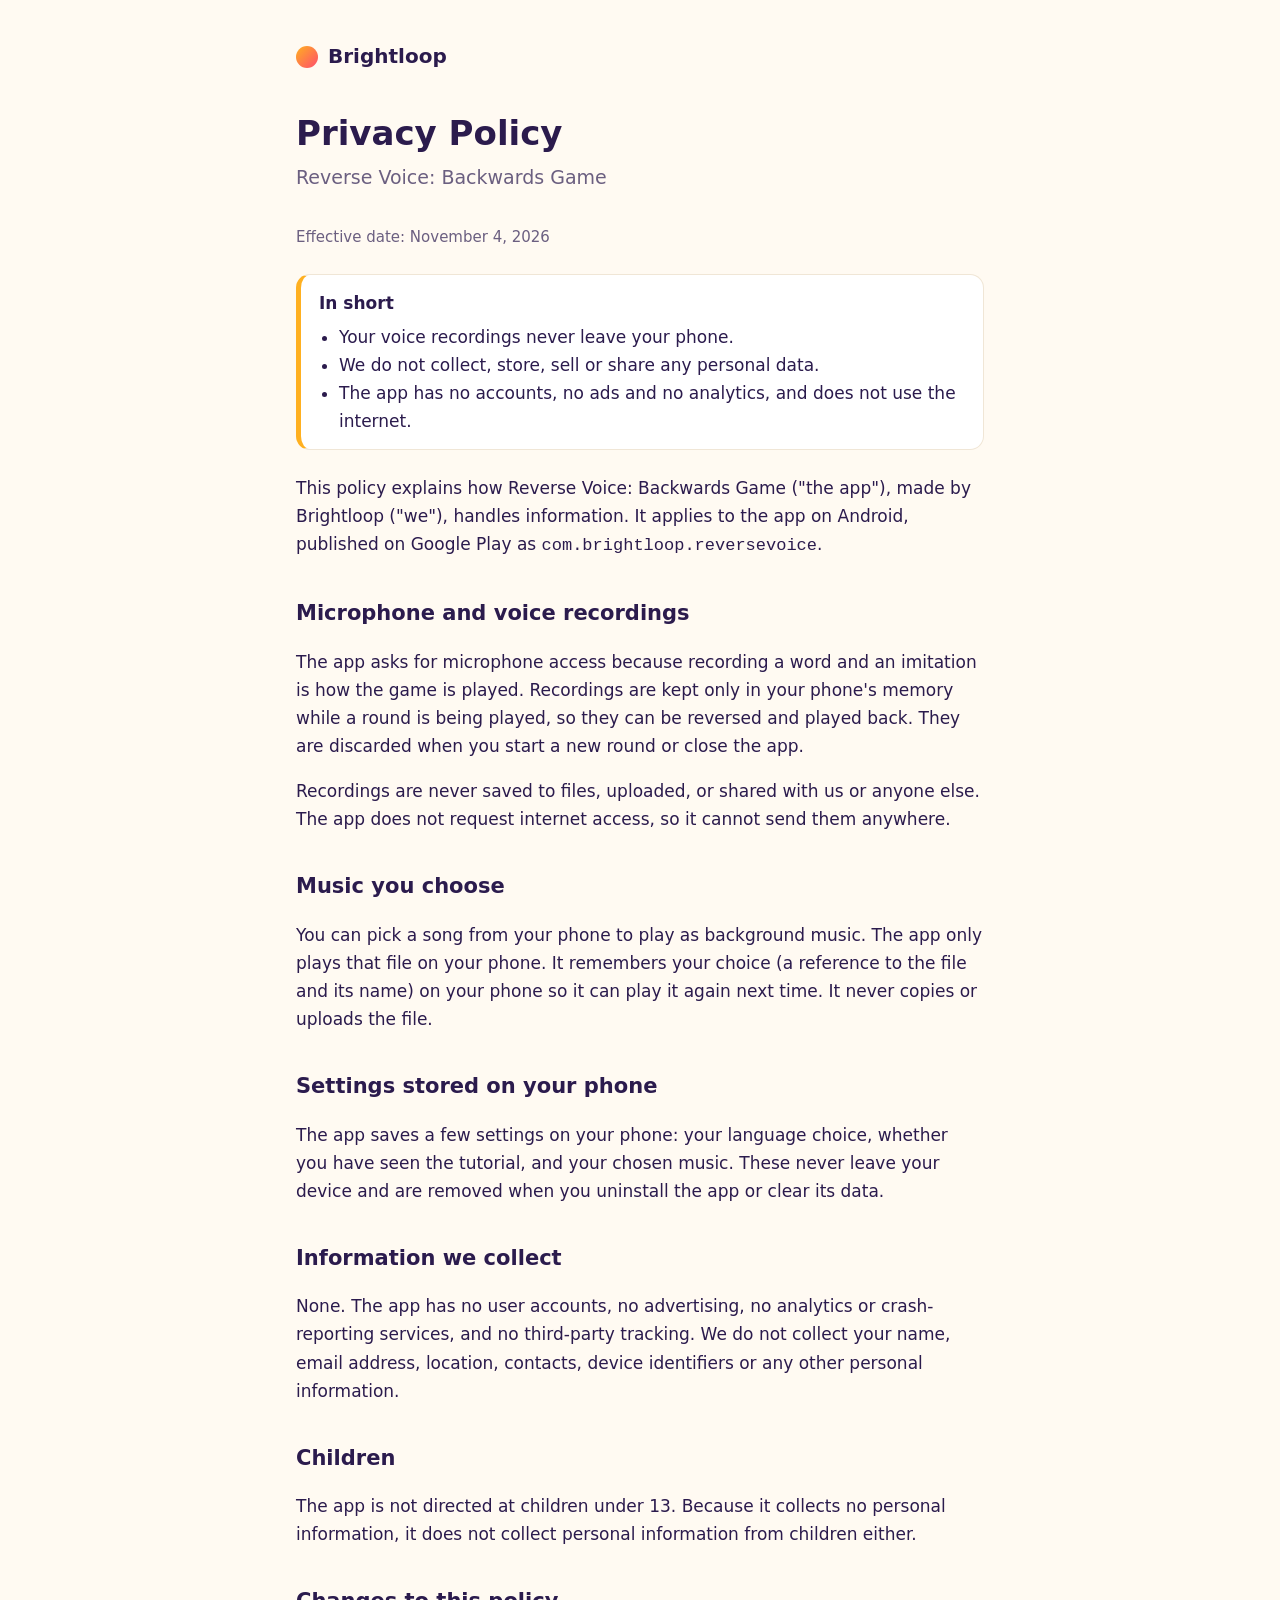
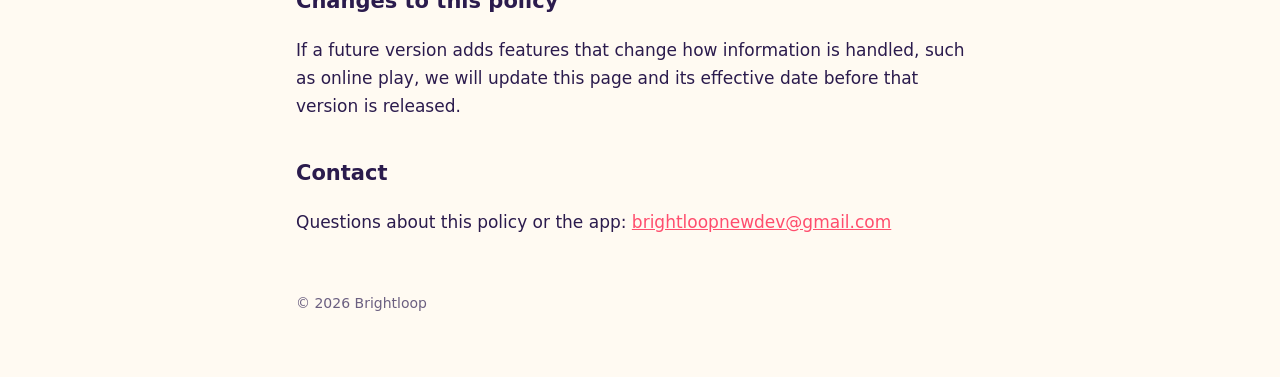
==== reversevoice/privacy.html @ 3e835232 "Add Brightloop home page and Reverse Voice privacy policy Co-Authored-By: Claude Opus 5.5 <noreply@a" ====
<!doctype html>
<html lang="en">
<head>
  <meta charset="utf-8">
  <meta name="viewport" content="width=device-width, initial-scale=1">
  <title>Reverse Voice Privacy Policy</title>
  <meta name="description" content="Privacy policy for Reverse Voice: Backwards Game by Brightloop.">
  <link rel="stylesheet" href="../style.css">
</head>
<body>
<main>
  <a class="brand" href="../"><span class="dot"></span>Brightloop</a>

  <h1>Privacy Policy</h1>
  <p class="lead">Reverse Voice: Backwards Game</p>
  <p class="meta">Effective date: November 4, 2026</p>

  <div class="summary">
    <strong>In short</strong>
    <ul>
      <li>Your voice recordings never leave your phone.</li>
      <li>We do not collect, store, sell or share any personal data.</li>
      <li>The app has no accounts, no ads and no analytics, and does not use the internet.</li>
    </ul>
  </div>

  <p>This policy explains how Reverse Voice: Backwards Game ("the app"), made by Brightloop ("we"), handles information. It applies to the app on Android, published on Google Play as <code>com.brightloop.reversevoice</code>.</p>

  <h2>Microphone and voice recordings</h2>
  <p>The app asks for microphone access because recording a word and an imitation is how the game is played. Recordings are kept only in your phone's memory while a round is being played, so they can be reversed and played back. They are discarded when you start a new round or close the app.</p>
  <p>Recordings are never saved to files, uploaded, or shared with us or anyone else. The app does not request internet access, so it cannot send them anywhere.</p>

  <h2>Music you choose</h2>
  <p>You can pick a song from your phone to play as background music. The app only plays that file on your phone. It remembers your choice (a reference to the file and its name) on your phone so it can play it again next time. It never copies or uploads the file.</p>

  <h2>Settings stored on your phone</h2>
  <p>The app saves a few settings on your phone: your language choice, whether you have seen the tutorial, and your chosen music. These never leave your device and are removed when you uninstall the app or clear its data.</p>

  <h2>Information we collect</h2>
  <p>None. The app has no user accounts, no advertising, no analytics or crash-reporting services, and no third-party tracking. We do not collect your name, email address, location, contacts, device identifiers or any other personal information.</p>

  <h2>Children</h2>
  <p>The app is not directed at children under 13. Because it collects no personal information, it does not collect personal information from children either.</p>

  <h2>Changes to this policy</h2>
  <p>If a future version adds features that change how information is handled, such as online play, we will update this page and its effective date before that version is released.</p>

  <h2>Contact</h2>
  <p>Questions about this policy or the app: <a href="mailto:brightloopnewdev@gmail.com">brightloopnewdev@gmail.com</a></p>

  <footer>&copy; 2026 Brightloop</footer>
</main>
</body>
</html>
---- style.css ----
:root {
  --bg: #fffaf2;
  --surface: #ffffff;
  --text: #2b1b4d;
  --muted: #6b5f80;
  --accent: #ff4d6d;
  --sun: #ffb020;
  --border: #f0e6d6;
}

@media (prefers-color-scheme: dark) {
  :root {
    --bg: #17102a;
    --surface: #221838;
    --text: #f6f1ff;
    --muted: #b9add0;
    --accent: #ff6b86;
    --sun: #ffc24d;
    --border: #33284d;
  }
}

* { box-sizing: border-box; }

body {
  margin: 0;
  background: var(--bg);
  color: var(--text);
  font: 17px/1.65 system-ui, -apple-system, "Segoe UI", Roboto, sans-serif;
}

main {
  max-width: 720px;
  margin: 0 auto;
  padding: 40px 16px 64px;
}

a { color: var(--accent); }

.brand {
  display: flex;
  align-items: center;
  gap: 10px;
  font-weight: 700;
  font-size: 20px;
  text-decoration: none;
  color: var(--text);
  margin-bottom: 40px;
}

.brand .dot {
  width: 22px;
  height: 22px;
  border-radius: 50%;
  background: linear-gradient(135deg, var(--sun), var(--accent));
}

h1 { font-size: 34px; line-height: 1.2; margin: 0 0 8px; }
h2 { font-size: 21px; margin: 36px 0 8px; }
.lead { color: var(--muted); font-size: 19px; margin: 0 0 32px; }
.meta { color: var(--muted); font-size: 15px; }

.card {
  display: flex;
  gap: 18px;
  align-items: center;
  background: var(--surface);
  border: 1px solid var(--border);
  border-radius: 20px;
  padding: 18px;
}

.card img { width: 84px; height: 84px; border-radius: 20px; flex: none; }
.card h3 { margin: 0 0 4px; font-size: 20px; }
.card p { margin: 0 0 8px; color: var(--muted); }

.summary {
  background: var(--surface);
  border: 1px solid var(--border);
  border-left: 5px solid var(--sun);
  border-radius: 14px;
  padding: 14px 18px;
  margin: 24px 0;
}

.summary ul { margin: 6px 0 0; padding-left: 20px; }

footer {
  margin-top: 56px;
  color: var(--muted);
  font-size: 14px;
}
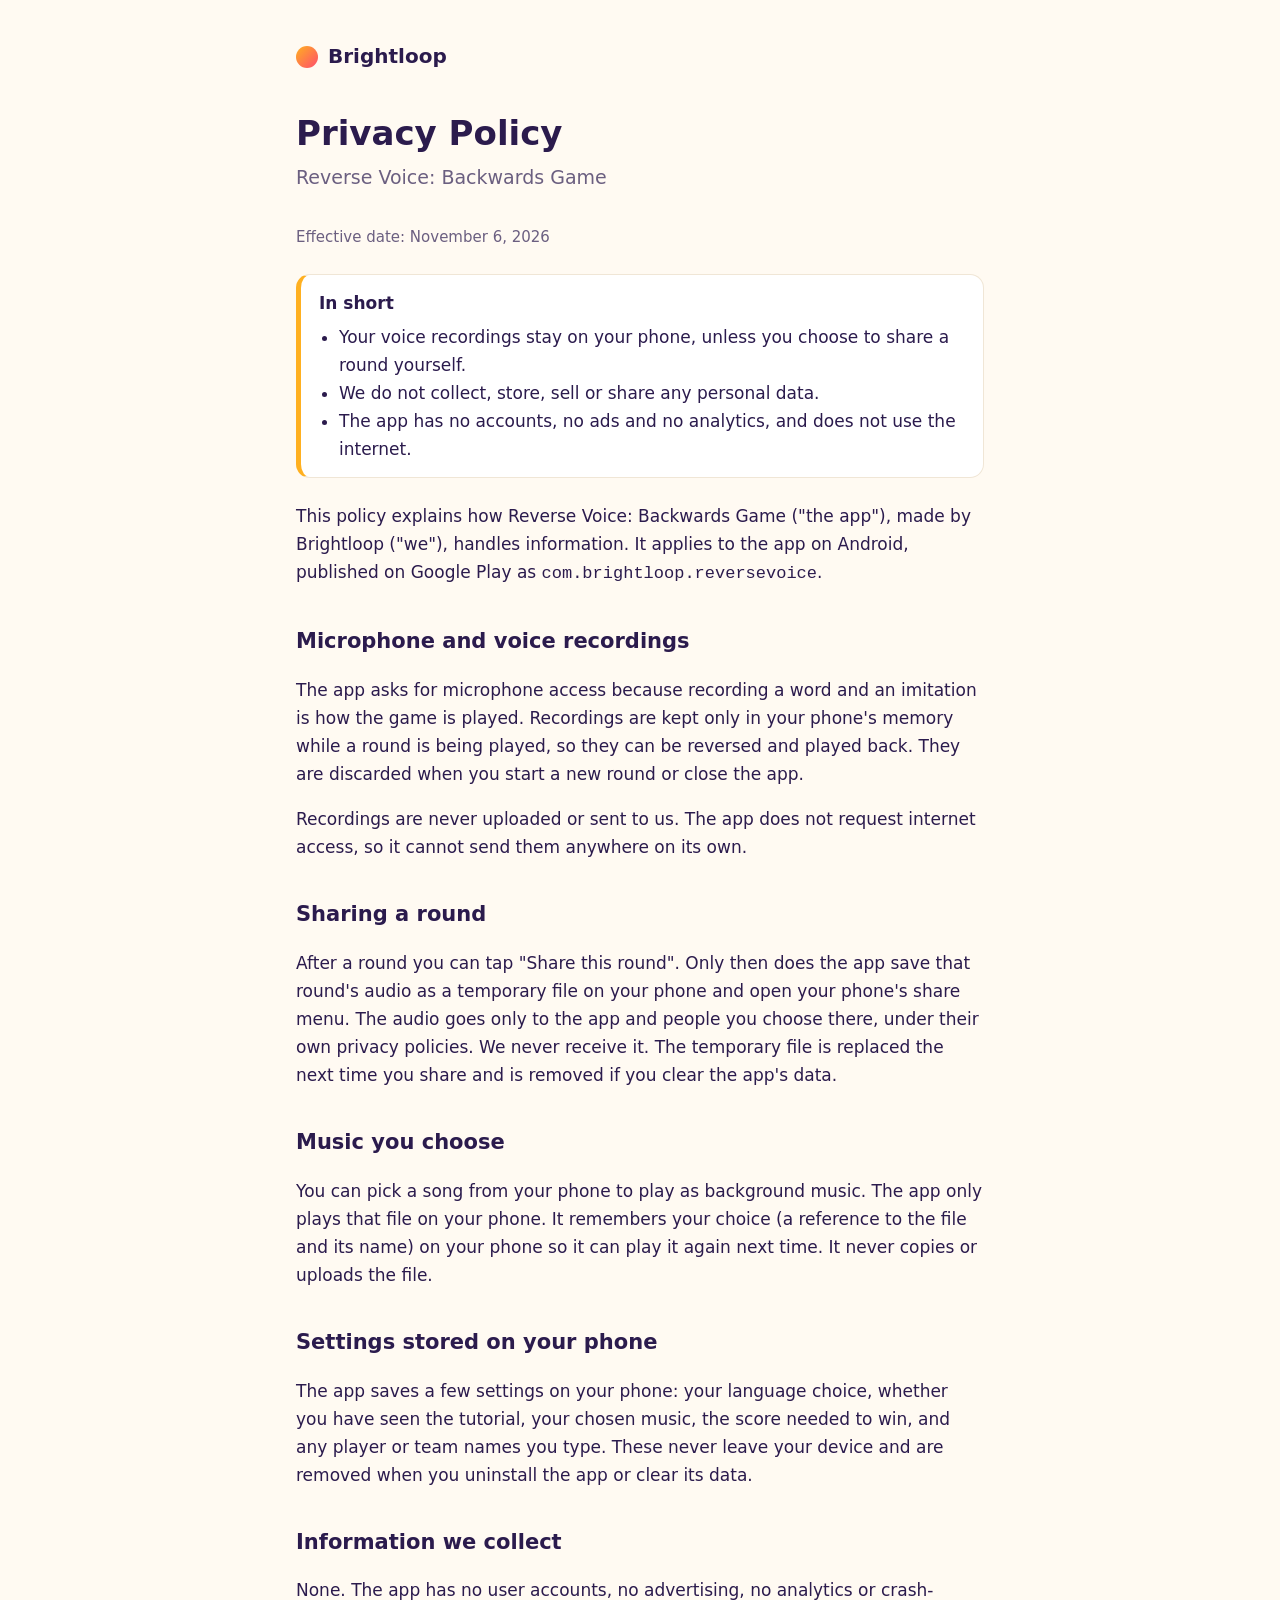
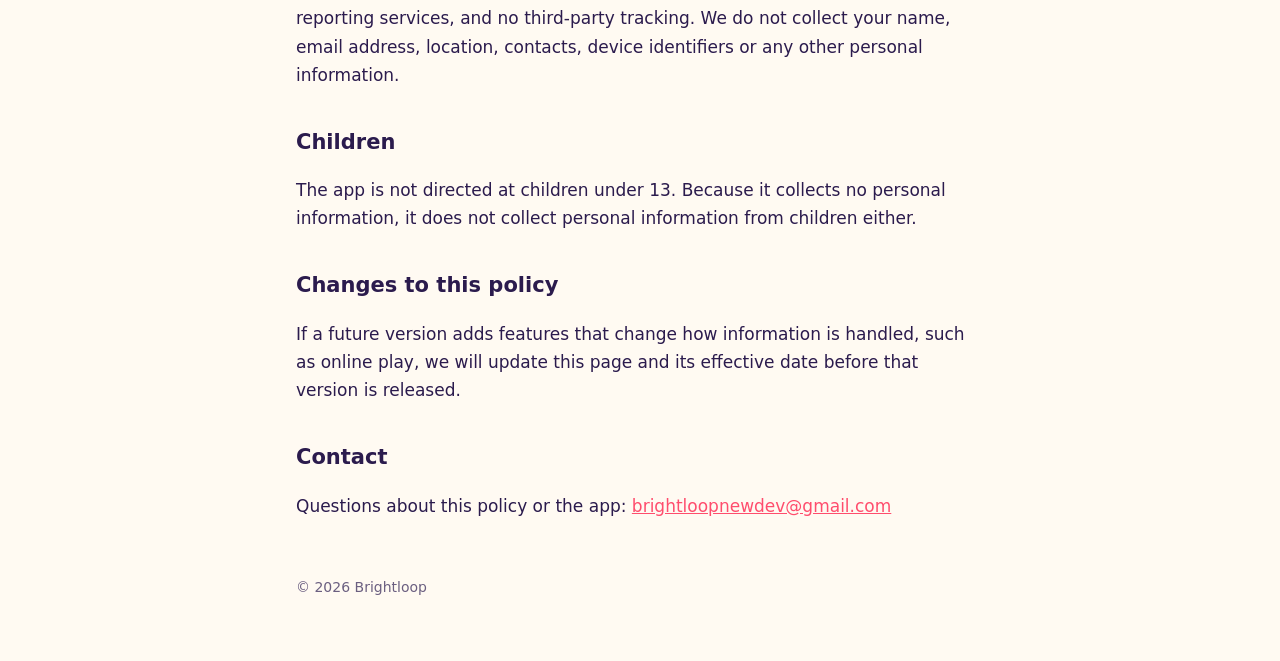
==== commit 8842d3ce: "Privacy policy: cover round sharing and saved names Co-Authored-By: Claude Opus 5.5 <noreply@anthrop" ====
--- a/reversevoice/privacy.html
+++ b/reversevoice/privacy.html
@@ -13,12 +13,12 @@
 
   <h1>Privacy Policy</h1>
   <p class="lead">Reverse Voice: Backwards Game</p>
-  <p class="meta">Effective date: November 4, 2026</p>
+  <p class="meta">Effective date: November 6, 2026</p>
 
   <div class="summary">
     <strong>In short</strong>
     <ul>
-      <li>Your voice recordings never leave your phone.</li>
+      <li>Your voice recordings stay on your phone, unless you choose to share a round yourself.</li>
       <li>We do not collect, store, sell or share any personal data.</li>
       <li>The app has no accounts, no ads and no analytics, and does not use the internet.</li>
     </ul>
@@ -28,13 +28,16 @@
 
   <h2>Microphone and voice recordings</h2>
   <p>The app asks for microphone access because recording a word and an imitation is how the game is played. Recordings are kept only in your phone's memory while a round is being played, so they can be reversed and played back. They are discarded when you start a new round or close the app.</p>
-  <p>Recordings are never saved to files, uploaded, or shared with us or anyone else. The app does not request internet access, so it cannot send them anywhere.</p>
+  <p>Recordings are never uploaded or sent to us. The app does not request internet access, so it cannot send them anywhere on its own.</p>
+
+  <h2>Sharing a round</h2>
+  <p>After a round you can tap "Share this round". Only then does the app save that round's audio as a temporary file on your phone and open your phone's share menu. The audio goes only to the app and people you choose there, under their own privacy policies. We never receive it. The temporary file is replaced the next time you share and is removed if you clear the app's data.</p>
 
   <h2>Music you choose</h2>
   <p>You can pick a song from your phone to play as background music. The app only plays that file on your phone. It remembers your choice (a reference to the file and its name) on your phone so it can play it again next time. It never copies or uploads the file.</p>
 
   <h2>Settings stored on your phone</h2>
-  <p>The app saves a few settings on your phone: your language choice, whether you have seen the tutorial, and your chosen music. These never leave your device and are removed when you uninstall the app or clear its data.</p>
+  <p>The app saves a few settings on your phone: your language choice, whether you have seen the tutorial, your chosen music, the score needed to win, and any player or team names you type. These never leave your device and are removed when you uninstall the app or clear its data.</p>
 
   <h2>Information we collect</h2>
   <p>None. The app has no user accounts, no advertising, no analytics or crash-reporting services, and no third-party tracking. We do not collect your name, email address, location, contacts, device identifiers or any other personal information.</p>
